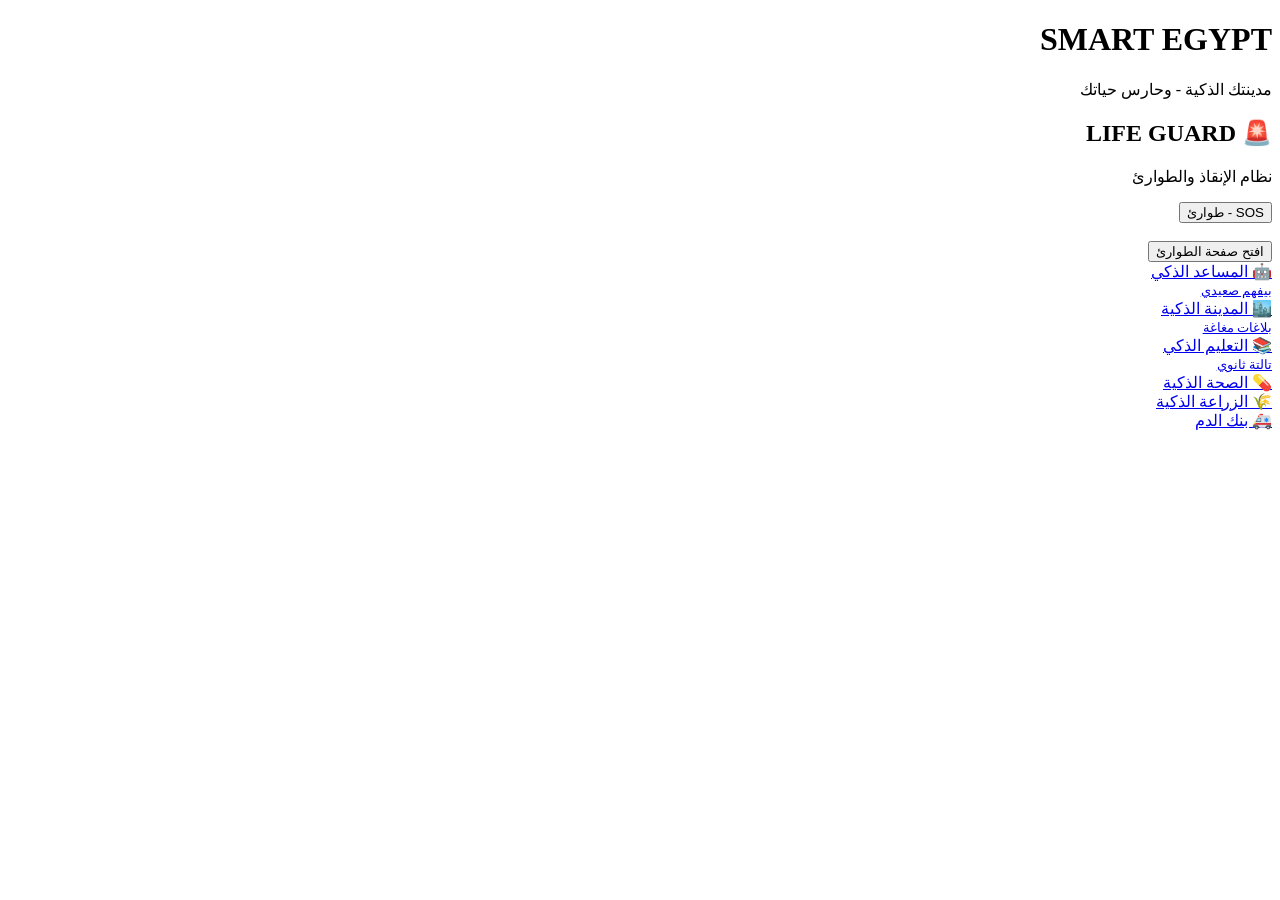
==== index.html @ 38b12ef7 "Create index.html" ====
<!DOCTYPE html>
<html lang="ar" dir="rtl">
<head>
<meta charset="UTF-8">
<meta name="viewport" content="width=device-width, initial-scale=1.0">
<title>SMART EGYPT - LIFE GUARD</title>
<link rel="manifest" href="manifest.json">
<meta name="theme-color" content="#00D4FF">
<link rel="stylesheet" href="style.css">
</head>
<body>
<button id="installBtn" style="display:none; background:#FACC15; color:black; padding:12px 25px; border:none; border-radius:15px; font-weight:bold; margin:10px;">⬇️ ثبّت التطبيق على موبايلك</button>

<div class="header">
<h1>SMART <span>EGYPT</span></h1>
<p>مدينتك الذكية - وحارس حياتك</p>
</div>

<div class="guard-card">
<h2>🚨 LIFE GUARD</h2>
<p>نظام الإنقاذ والطوارئ</p>
<button class="sos-btn" onclick="sendSOS()">SOS - طوارئ</button>
<br><br>
<a href="guard.html"><button>افتح صفحة الطوارئ</button></a>
</div>

<div class="grid">
<a href="ai.html"><div class="card">🤖 المساعد الذكي<br><small>بيفهم صعيدي</small></div></a>
<a href="city.html"><div class="card">🏙️ المدينة الذكية<br><small>بلاغات مغاغة</small></div></a>
<a href="edu.html"><div class="card">📚 التعليم الذكي<br><small>تالتة ثانوي</small></div></a>
<a href="health.html"><div class="card">💊 الصحة الذكية</div></a>
<a href="agri.html"><div class="card">🌾 الزراعة الذكية</div></a>
<a href="guard.html"><div class="card">🚑 بنك الدم</div></a>
</div>

<script src="app.js"></script>
<script>
if('serviceWorker' in navigator){
  navigator.serviceWorker.register('sw.js');
}
let deferredPrompt;
window.addEventListener('beforeinstallprompt', function(e){
  e.preventDefault();
  deferredPrompt = e;
  document.getElementById('installBtn').style.display = 'block';
});
document.getElementById('installBtn').addEventListener('click', function(){
  if(deferredPrompt){
    deferredPrompt.prompt();
    deferredPrompt.userChoice.then(function(choice){
      if(choice.outcome === 'accepted'){
        alert('تم التثبيت يا بوب! هتلاقي التطبيق على الشاشة');
      }
      deferredPrompt = null;
    });
  }
});
</script>
</body>
</html>
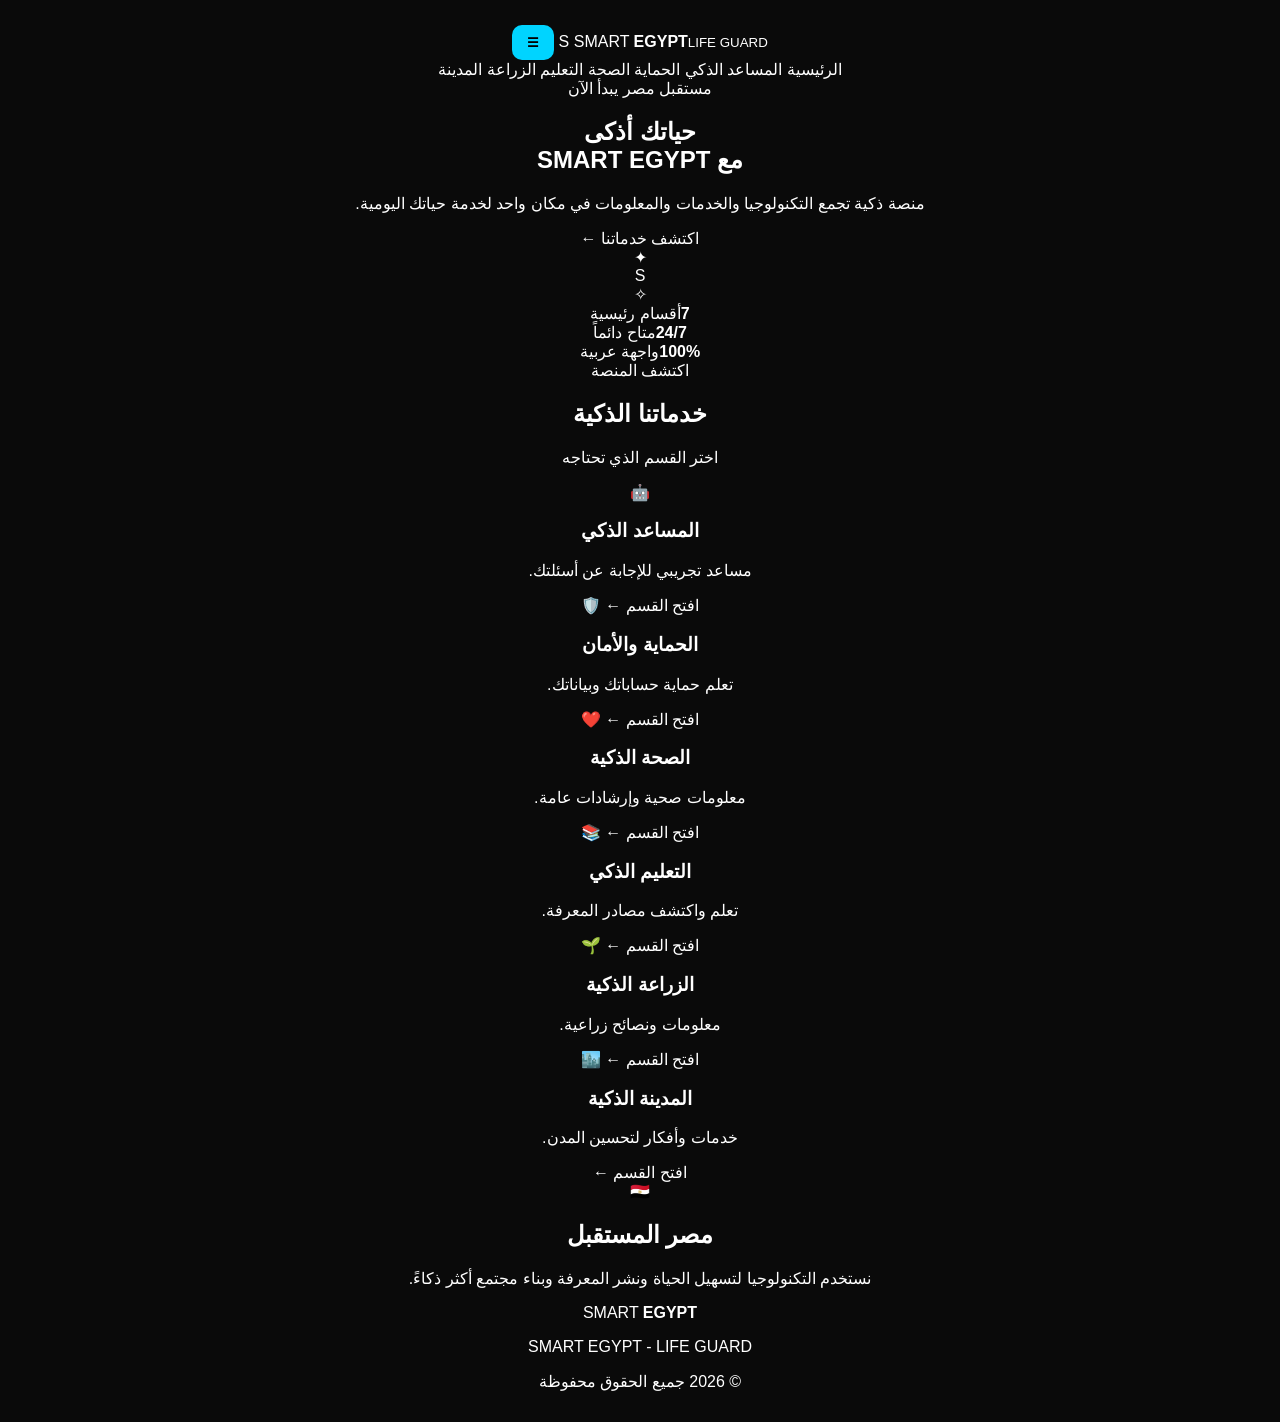
==== commit 19891186: "Update index.html" ====
--- a/index.html
+++ b/index.html
@@ -1,60 +1,120 @@
+
 <!DOCTYPE html>
 <html lang="ar" dir="rtl">
 <head>
-<meta charset="UTF-8">
-<meta name="viewport" content="width=device-width, initial-scale=1.0">
-<title>SMART EGYPT - LIFE GUARD</title>
-<link rel="manifest" href="manifest.json">
-<meta name="theme-color" content="#00D4FF">
-<link rel="stylesheet" href="style.css">
+  <meta charset="UTF-8">
+  <meta name="viewport" content="width=device-width, initial-scale=1.0">
+  <meta name="theme-color" content="#00d4ff">
+  <meta name="description" content="SMART EGYPT - LIFE GUARD: مدينتك الذكية وحارس حياتك">
+  <title>SMART EGYPT - LIFE GUARD</title>
+  <link rel="manifest" href="manifest.json">
+  <link rel="stylesheet" href="style.css">
 </head>
 <body>
-<button id="installBtn" style="display:none; background:#FACC15; color:black; padding:12px 25px; border:none; border-radius:15px; font-weight:bold; margin:10px;">⬇️ ثبّت التطبيق على موبايلك</button>
+<header class="topbar">
+  <a class="brand" href="index.html">
+    <span class="brand-icon">S</span>
+    <span>SMART <b>EGYPT</b><small>LIFE GUARD</small></span>
+  </a>
+  <button class="menu-btn" onclick="toggleMenu()">☰</button>
+</header>
 
-<div class="header">
-<h1>SMART <span>EGYPT</span></h1>
-<p>مدينتك الذكية - وحارس حياتك</p>
-</div>
+<nav class="nav-links" id="navLinks">
+  <a href="index.html">الرئيسية</a>
+  <a href="ai.html">المساعد الذكي</a>
+  <a href="guard.html">الحماية</a>
+  <a href="health.html">الصحة</a>
+  <a href="edu.html">التعليم</a>
+  <a href="agri.html">الزراعة</a>
+  <a href="city.html">المدينة</a>
+</nav>
 
-<div class="guard-card">
-<h2>🚨 LIFE GUARD</h2>
-<p>نظام الإنقاذ والطوارئ</p>
-<button class="sos-btn" onclick="sendSOS()">SOS - طوارئ</button>
-<br><br>
-<a href="guard.html"><button>افتح صفحة الطوارئ</button></a>
-</div>
+<main class="container">
+  <section class="hero">
+    <div class="hero-content">
+      <span class="tag">مستقبل مصر يبدأ الآن</span>
+      <h1>حياتك أذكى<br><span>مع SMART EGYPT</span></h1>
+      <p>منصة ذكية تجمع التكنولوجيا والخدمات والمعلومات في مكان واحد لخدمة حياتك اليومية.</p>
+      <a class="main-btn" href="#services">اكتشف خدماتنا ←</a>
+    </div>
+    <div class="hero-art">
+      <div class="orbit">✦</div>
+      <div class="big-logo">S</div>
+      <div class="orbit orbit-two">✧</div>
+    </div>
+  </section>
 
-<div class="grid">
-<a href="ai.html"><div class="card">🤖 المساعد الذكي<br><small>بيفهم صعيدي</small></div></a>
-<a href="city.html"><div class="card">🏙️ المدينة الذكية<br><small>بلاغات مغاغة</small></div></a>
-<a href="edu.html"><div class="card">📚 التعليم الذكي<br><small>تالتة ثانوي</small></div></a>
-<a href="health.html"><div class="card">💊 الصحة الذكية</div></a>
-<a href="agri.html"><div class="card">🌾 الزراعة الذكية</div></a>
-<a href="guard.html"><div class="card">🚑 بنك الدم</div></a>
-</div>
+  <section class="stats">
+    <div class="stat"><strong>7</strong><span>أقسام رئيسية</span></div>
+    <div class="stat"><strong>24/7</strong><span>متاح دائماً</span></div>
+    <div class="stat"><strong>100%</strong><span>واجهة عربية</span></div>
+  </section>
+
+  <section id="services">
+    <div class="section-heading">
+      <span class="tag">اكتشف المنصة</span>
+      <h2>خدماتنا الذكية</h2>
+      <p>اختر القسم الذي تحتاجه</p>
+    </div>
+
+    <div class="service-grid">
+      <a class="service-card" href="ai.html">
+        <span class="service-icon">🤖</span>
+        <h3>المساعد الذكي</h3>
+        <p>مساعد تجريبي للإجابة عن أسئلتك.</p>
+        <span class="card-link">افتح القسم ←</span>
+      </a>
+
+      <a class="service-card" href="guard.html">
+        <span class="service-icon">🛡️</span>
+        <h3>الحماية والأمان</h3>
+        <p>تعلم حماية حساباتك وبياناتك.</p>
+        <span class="card-link">افتح القسم ←</span>
+      </a>
+
+      <a class="service-card" href="health.html">
+        <span class="service-icon">❤️</span>
+        <h3>الصحة الذكية</h3>
+        <p>معلومات صحية وإرشادات عامة.</p>
+        <span class="card-link">افتح القسم ←</span>
+      </a>
+
+      <a class="service-card" href="edu.html">
+        <span class="service-icon">📚</span>
+        <h3>التعليم الذكي</h3>
+        <p>تعلم واكتشف مصادر المعرفة.</p>
+        <span class="card-link">افتح القسم ←</span>
+      </a>
+
+      <a class="service-card" href="agri.html">
+        <span class="service-icon">🌱</span>
+        <h3>الزراعة الذكية</h3>
+        <p>معلومات ونصائح زراعية.</p>
+        <span class="card-link">افتح القسم ←</span>
+      </a>
+
+      <a class="service-card" href="city.html">
+        <span class="service-icon">🏙️</span>
+        <h3>المدينة الذكية</h3>
+        <p>خدمات وأفكار لتحسين المدن.</p>
+        <span class="card-link">افتح القسم ←</span>
+      </a>
+    </div>
+  </section>
+
+  <section class="info-panel">
+    <span class="service-icon">🇪🇬</span>
+    <h2>مصر المستقبل</h2>
+    <p>نستخدم التكنولوجيا لتسهيل الحياة ونشر المعرفة وبناء مجتمع أكثر ذكاءً.</p>
+  </section>
+</main>
+
+<footer>
+  <div class="brand footer-brand">SMART <b>EGYPT</b></div>
+  <p>SMART EGYPT - LIFE GUARD</p>
+  <p>© 2026 جميع الحقوق محفوظة</p>
+</footer>
 
 <script src="app.js"></script>
-<script>
-if('serviceWorker' in navigator){
-  navigator.serviceWorker.register('sw.js');
-}
-let deferredPrompt;
-window.addEventListener('beforeinstallprompt', function(e){
-  e.preventDefault();
-  deferredPrompt = e;
-  document.getElementById('installBtn').style.display = 'block';
-});
-document.getElementById('installBtn').addEventListener('click', function(){
-  if(deferredPrompt){
-    deferredPrompt.prompt();
-    deferredPrompt.userChoice.then(function(choice){
-      if(choice.outcome === 'accepted'){
-        alert('تم التثبيت يا بوب! هتلاقي التطبيق على الشاشة');
-      }
-      deferredPrompt = null;
-    });
-  }
-});
-</script>
 </body>
-</html>+</html>
--- a/style.css
+++ b/style.css
@@ -0,0 +1,11 @@
+body{background:#0A0A0A;color:white;font-family:Cairo, sans-serif;text-align:center;margin:0;padding:15px}
+a{text-decoration:none;color:white}
+.header h1{font-size:32px;margin-bottom:5px}
+.header span{color:#00D4FF}
+.guard-card{background:#1A0000;border:2px solid #FF0000;padding:20px;border-radius:20px;margin:15px 0}
+.sos-btn{background:#FF0000;color:white;border:none;padding:15px 40px;font-size:22px;border-radius:50px;font-weight:bold;cursor:pointer}
+.grid{display:grid;grid-template-columns:1fr 1fr;gap:12px;margin-top:15px}
+.card{background:#151515;padding:20px;border-radius:15px;border:1px solid #222}
+.box{background:#151515;padding:15px;border-radius:15px;margin-top:15px;text-align:right}
+input,select{width:90%;padding:10px;border-radius:10px;border:none;margin:5px;font-family:inherit}
+button{padding:10px 15px;background:#00D4FF;border:none;border-radius:10px;margin-top:10px;font-weight:bold;cursor:pointer}
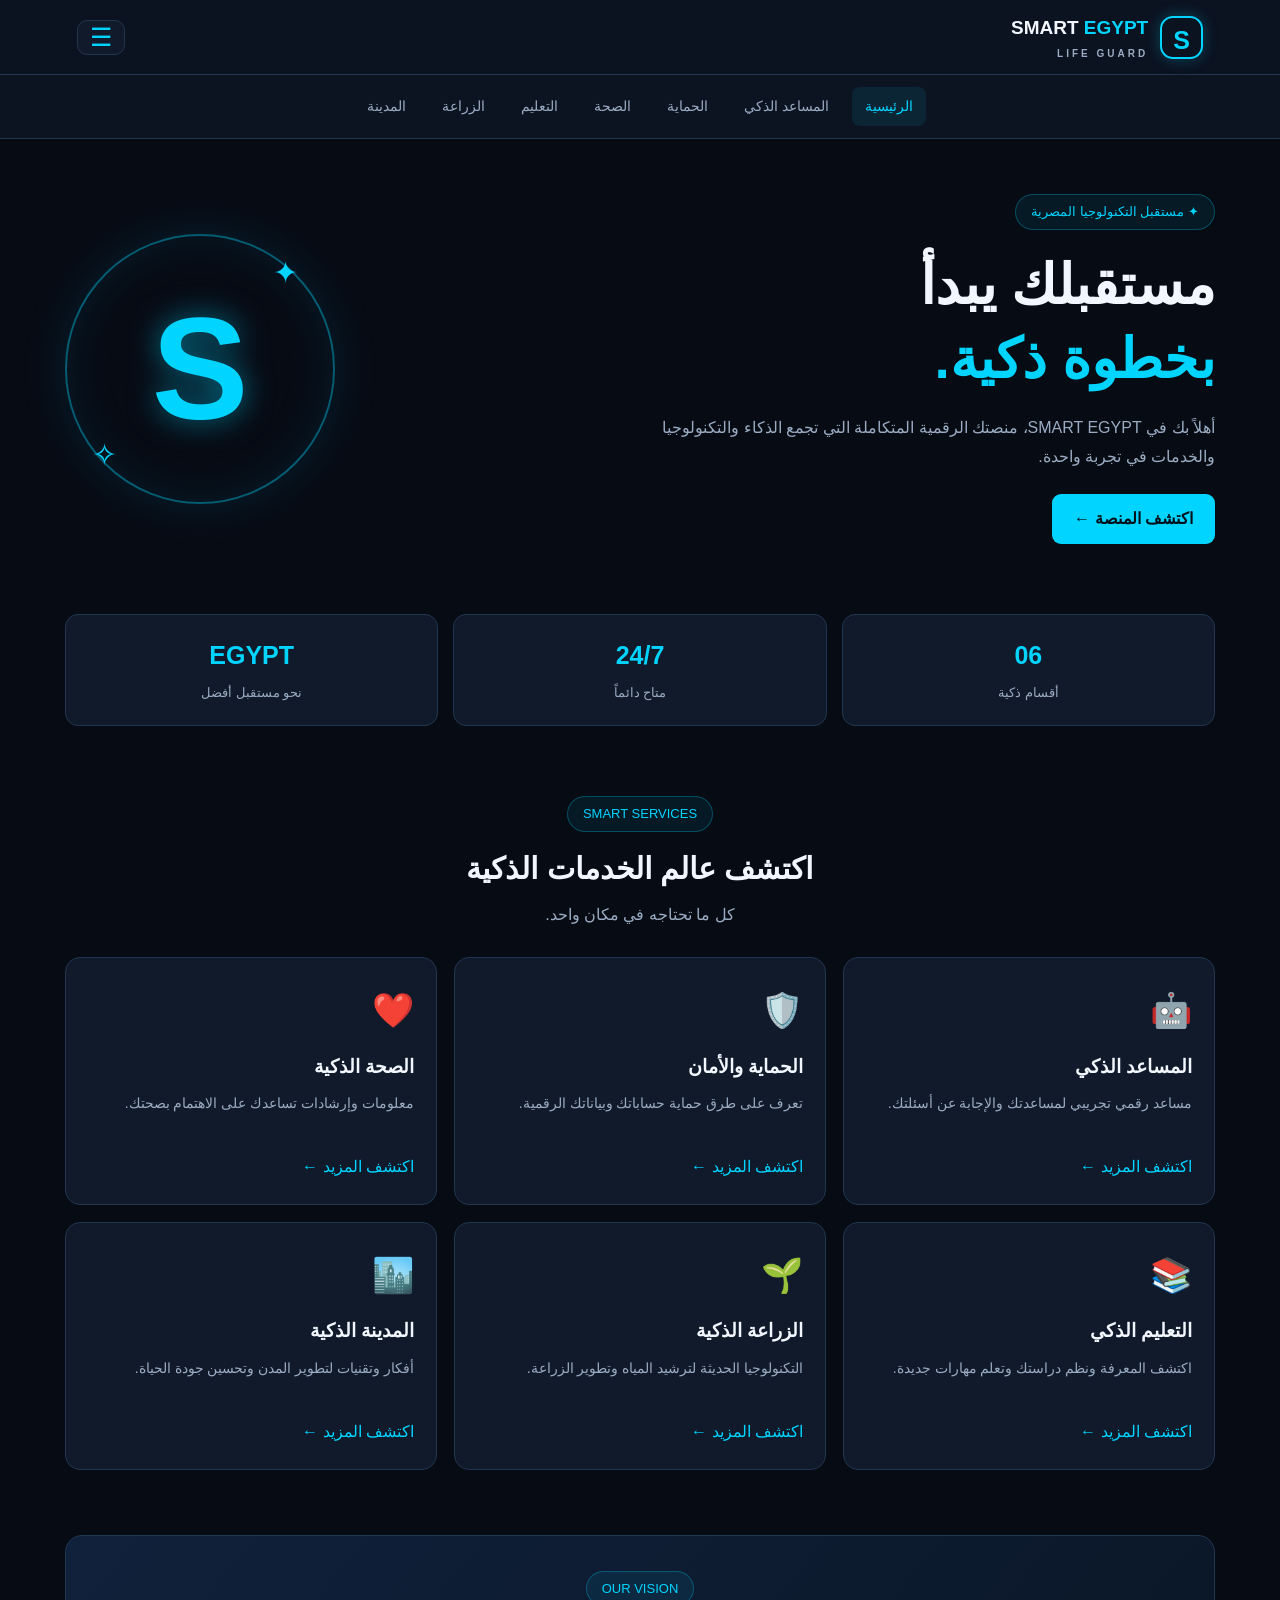
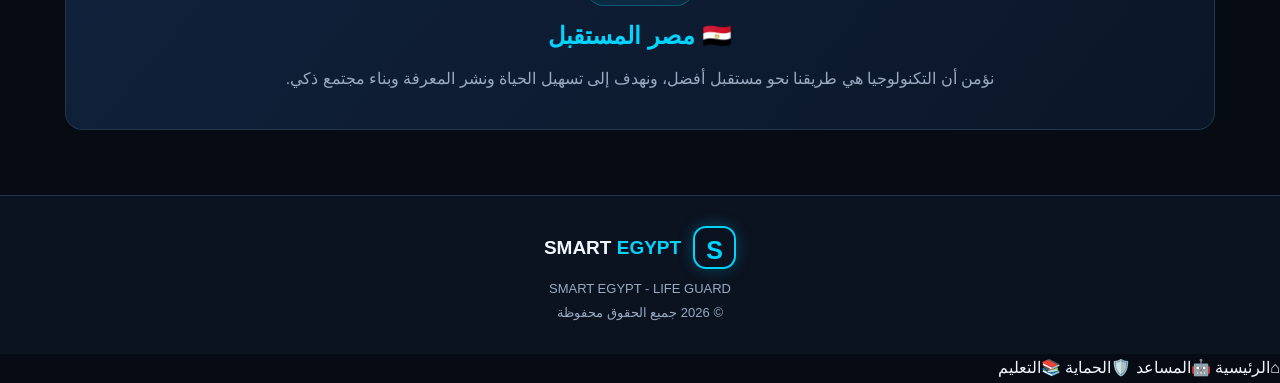
==== commit f691780a: "Update index.html" ====
--- a/index.html
+++ b/index.html
@@ -2,17 +2,18 @@
 <!DOCTYPE html>
 <html lang="ar" dir="rtl">
 <head>
-  <meta charset="UTF-8">
-  <meta name="viewport" content="width=device-width, initial-scale=1.0">
-  <meta name="theme-color" content="#00d4ff">
-  <meta name="description" content="SMART EGYPT - LIFE GUARD: مدينتك الذكية وحارس حياتك">
-  <title>SMART EGYPT - LIFE GUARD</title>
-  <link rel="manifest" href="manifest.json">
-  <link rel="stylesheet" href="style.css">
+<meta charset="UTF-8">
+<meta name="viewport" content="width=device-width, initial-scale=1.0">
+<meta name="theme-color" content="#050914">
+<meta name="description" content="SMART EGYPT - منصة الحياة الذكية">
+<title>SMART EGYPT | LIFE GUARD</title>
+<link rel="stylesheet" href="style.css">
+<link rel="manifest" href="manifest.json">
 </head>
 <body>
+
 <header class="topbar">
-  <a class="brand" href="index.html">
+  <a href="index.html" class="brand">
     <span class="brand-icon">S</span>
     <span>SMART <b>EGYPT</b><small>LIFE GUARD</small></span>
   </a>
@@ -30,91 +31,124 @@
 </nav>
 
 <main class="container">
-  <section class="hero">
-    <div class="hero-content">
-      <span class="tag">مستقبل مصر يبدأ الآن</span>
-      <h1>حياتك أذكى<br><span>مع SMART EGYPT</span></h1>
-      <p>منصة ذكية تجمع التكنولوجيا والخدمات والمعلومات في مكان واحد لخدمة حياتك اليومية.</p>
-      <a class="main-btn" href="#services">اكتشف خدماتنا ←</a>
-    </div>
-    <div class="hero-art">
-      <div class="orbit">✦</div>
-      <div class="big-logo">S</div>
-      <div class="orbit orbit-two">✧</div>
-    </div>
-  </section>
 
-  <section class="stats">
-    <div class="stat"><strong>7</strong><span>أقسام رئيسية</span></div>
-    <div class="stat"><strong>24/7</strong><span>متاح دائماً</span></div>
-    <div class="stat"><strong>100%</strong><span>واجهة عربية</span></div>
-  </section>
+<section class="hero">
+  <div class="hero-content">
+    <span class="tag">✦ مستقبل التكنولوجيا المصرية</span>
+    <h1>
+      مستقبلك يبدأ<br>
+      <span>بخطوة ذكية.</span>
+    </h1>
+    <p>
+      أهلاً بك في SMART EGYPT، منصتك الرقمية المتكاملة
+      التي تجمع الذكاء والتكنولوجيا والخدمات في تجربة واحدة.
+    </p>
+    <a href="#services" class="main-btn">اكتشف المنصة <span>←</span></a>
+  </div>
 
-  <section id="services">
-    <div class="section-heading">
-      <span class="tag">اكتشف المنصة</span>
-      <h2>خدماتنا الذكية</h2>
-      <p>اختر القسم الذي تحتاجه</p>
-    </div>
+  <div class="hero-art">
+    <span class="orbit">✦</span>
+    <div class="big-logo">S</div>
+    <span class="orbit orbit-two">✧</span>
+  </div>
+</section>
 
-    <div class="service-grid">
-      <a class="service-card" href="ai.html">
-        <span class="service-icon">🤖</span>
-        <h3>المساعد الذكي</h3>
-        <p>مساعد تجريبي للإجابة عن أسئلتك.</p>
-        <span class="card-link">افتح القسم ←</span>
-      </a>
+<section class="stats">
+  <div class="stat">
+    <strong>06</strong>
+    <span>أقسام ذكية</span>
+  </div>
+  <div class="stat">
+    <strong>24/7</strong>
+    <span>متاح دائماً</span>
+  </div>
+  <div class="stat">
+    <strong>EGYPT</strong>
+    <span>نحو مستقبل أفضل</span>
+  </div>
+</section>
 
-      <a class="service-card" href="guard.html">
-        <span class="service-icon">🛡️</span>
-        <h3>الحماية والأمان</h3>
-        <p>تعلم حماية حساباتك وبياناتك.</p>
-        <span class="card-link">افتح القسم ←</span>
-      </a>
+<section id="services">
+  <div class="section-heading">
+    <span class="tag">SMART SERVICES</span>
+    <h2>اكتشف عالم الخدمات الذكية</h2>
+    <p>كل ما تحتاجه في مكان واحد.</p>
+  </div>
 
-      <a class="service-card" href="health.html">
-        <span class="service-icon">❤️</span>
-        <h3>الصحة الذكية</h3>
-        <p>معلومات صحية وإرشادات عامة.</p>
-        <span class="card-link">افتح القسم ←</span>
-      </a>
+  <div class="service-grid">
 
-      <a class="service-card" href="edu.html">
-        <span class="service-icon">📚</span>
-        <h3>التعليم الذكي</h3>
-        <p>تعلم واكتشف مصادر المعرفة.</p>
-        <span class="card-link">افتح القسم ←</span>
-      </a>
+    <a href="ai.html" class="service-card">
+      <div class="service-icon">🤖</div>
+      <h3>المساعد الذكي</h3>
+      <p>مساعد رقمي تجريبي لمساعدتك والإجابة عن أسئلتك.</p>
+      <span class="card-link">اكتشف المزيد ←</span>
+    </a>
 
-      <a class="service-card" href="agri.html">
-        <span class="service-icon">🌱</span>
-        <h3>الزراعة الذكية</h3>
-        <p>معلومات ونصائح زراعية.</p>
-        <span class="card-link">افتح القسم ←</span>
-      </a>
+    <a href="guard.html" class="service-card">
+      <div class="service-icon">🛡️</div>
+      <h3>الحماية والأمان</h3>
+      <p>تعرف على طرق حماية حساباتك وبياناتك الرقمية.</p>
+      <span class="card-link">اكتشف المزيد ←</span>
+    </a>
 
-      <a class="service-card" href="city.html">
-        <span class="service-icon">🏙️</span>
-        <h3>المدينة الذكية</h3>
-        <p>خدمات وأفكار لتحسين المدن.</p>
-        <span class="card-link">افتح القسم ←</span>
-      </a>
-    </div>
-  </section>
+    <a href="health.html" class="service-card">
+      <div class="service-icon">❤️</div>
+      <h3>الصحة الذكية</h3>
+      <p>معلومات وإرشادات تساعدك على الاهتمام بصحتك.</p>
+      <span class="card-link">اكتشف المزيد ←</span>
+    </a>
 
-  <section class="info-panel">
-    <span class="service-icon">🇪🇬</span>
-    <h2>مصر المستقبل</h2>
-    <p>نستخدم التكنولوجيا لتسهيل الحياة ونشر المعرفة وبناء مجتمع أكثر ذكاءً.</p>
-  </section>
+    <a href="edu.html" class="service-card">
+      <div class="service-icon">📚</div>
+      <h3>التعليم الذكي</h3>
+      <p>اكتشف المعرفة ونظم دراستك وتعلم مهارات جديدة.</p>
+      <span class="card-link">اكتشف المزيد ←</span>
+    </a>
+
+    <a href="agri.html" class="service-card">
+      <div class="service-icon">🌱</div>
+      <h3>الزراعة الذكية</h3>
+      <p>التكنولوجيا الحديثة لترشيد المياه وتطوير الزراعة.</p>
+      <span class="card-link">اكتشف المزيد ←</span>
+    </a>
+
+    <a href="city.html" class="service-card">
+      <div class="service-icon">🏙️</div>
+      <h3>المدينة الذكية</h3>
+      <p>أفكار وتقنيات لتطوير المدن وتحسين جودة الحياة.</p>
+      <span class="card-link">اكتشف المزيد ←</span>
+    </a>
+
+  </div>
+</section>
+
+<section class="info-panel">
+  <span class="tag">OUR VISION</span>
+  <h2>🇪🇬 مصر المستقبل</h2>
+  <p>
+    نؤمن أن التكنولوجيا هي طريقنا نحو مستقبل أفضل،
+    ونهدف إلى تسهيل الحياة ونشر المعرفة وبناء مجتمع ذكي.
+  </p>
+</section>
+
 </main>
 
 <footer>
-  <div class="brand footer-brand">SMART <b>EGYPT</b></div>
+  <div class="brand footer-brand">
+    <span class="brand-icon">S</span>
+    <span>SMART <b>EGYPT</b></span>
+  </div>
   <p>SMART EGYPT - LIFE GUARD</p>
   <p>© 2026 جميع الحقوق محفوظة</p>
 </footer>
 
+<nav class="bottom-nav">
+  <a href="index.html" class="active"><span>⌂</span>الرئيسية</a>
+  <a href="ai.html"><span>🤖</span>المساعد</a>
+  <a href="guard.html"><span>🛡️</span>الحماية</a>
+  <a href="edu.html"><span>📚</span>التعليم</a>
+</nav>
+
 <script src="app.js"></script>
 </body>
 </html>
--- a/style.css
+++ b/style.css
@@ -1,11 +1,284 @@
-body{background:#0A0A0A;color:white;font-family:Cairo, sans-serif;text-align:center;margin:0;padding:15px}
-a{text-decoration:none;color:white}
-.header h1{font-size:32px;margin-bottom:5px}
-.header span{color:#00D4FF}
-.guard-card{background:#1A0000;border:2px solid #FF0000;padding:20px;border-radius:20px;margin:15px 0}
-.sos-btn{background:#FF0000;color:white;border:none;padding:15px 40px;font-size:22px;border-radius:50px;font-weight:bold;cursor:pointer}
-.grid{display:grid;grid-template-columns:1fr 1fr;gap:12px;margin-top:15px}
-.card{background:#151515;padding:20px;border-radius:15px;border:1px solid #222}
-.box{background:#151515;padding:15px;border-radius:15px;margin-top:15px;text-align:right}
-input,select{width:90%;padding:10px;border-radius:10px;border:none;margin:5px;font-family:inherit}
-button{padding:10px 15px;background:#00D4FF;border:none;border-radius:10px;margin-top:10px;font-weight:bold;cursor:pointer}+
+* {
+  margin: 0;
+  padding: 0;
+  box-sizing: border-box;
+}
+:root {
+  --bg: #070b14;
+  --panel: #101a2b;
+  --panel2: #142238;
+  --blue: #00d4ff;
+  --text: #f2f7ff;
+  --muted: #9aabc2;
+  --border: #23364f;
+}
+html { scroll-behavior: smooth; }
+body {
+  background: var(--bg);
+  color: var(--text);
+  font-family: Arial, sans-serif;
+  line-height: 1.8;
+}
+a { color: inherit; text-decoration: none; }
+button { font-family: inherit; cursor: pointer; }
+.topbar {
+  height: 75px;
+  padding: 0 6%;
+  display: flex;
+  align-items: center;
+  justify-content: space-between;
+  background: #0b1220;
+  border-bottom: 1px solid var(--border);
+}
+.brand {
+  display: flex;
+  align-items: center;
+  gap: 12px;
+  font-size: 19px;
+  font-weight: bold;
+}
+.brand b { color: var(--blue); }
+.brand small {
+  display: block;
+  color: var(--muted);
+  font-size: 10px;
+  letter-spacing: 3px;
+}
+.brand-icon {
+  width: 43px;
+  height: 43px;
+  display: grid;
+  place-items: center;
+  border: 2px solid var(--blue);
+  border-radius: 13px;
+  color: var(--blue);
+  font-size: 25px;
+  box-shadow: 0 0 15px #00d4ff44;
+}
+.menu-btn {
+  background: var(--panel);
+  border: 1px solid var(--border);
+  color: var(--blue);
+  font-size: 25px;
+  border-radius: 10px;
+  padding: 2px 12px;
+}
+.nav-links {
+  background: #0c1422;
+  display: flex;
+  justify-content: center;
+  flex-wrap: wrap;
+  gap: 10px;
+  padding: 12px;
+  border-bottom: 1px solid var(--border);
+}
+.nav-links a {
+  padding: 7px 13px;
+  color: var(--muted);
+  border-radius: 8px;
+  font-size: 14px;
+}
+.nav-links a:hover, .nav-links a.active {
+  background: #00d4ff16;
+  color: var(--blue);
+}
+.container {
+  width: 90%;
+  max-width: 1150px;
+  margin: auto;
+}
+.hero {
+  min-height: 430px;
+  display: flex;
+  align-items: center;
+  justify-content: space-between;
+  gap: 25px;
+  padding: 55px 0;
+}
+.hero-content { max-width: 600px; }
+.tag {
+  display: inline-block;
+  color: var(--blue);
+  background: #00d4ff13;
+  border: 1px solid #00d4ff44;
+  border-radius: 30px;
+  padding: 5px 15px;
+  font-size: 13px;
+}
+.hero h1 {
+  font-size: clamp(32px, 6vw, 55px);
+  line-height: 1.35;
+  margin: 18px 0;
+}
+.hero h1 span { color: var(--blue); }
+.hero p, .section-heading p {
+  color: var(--muted);
+  margin-bottom: 22px;
+}
+.main-btn {
+  display: inline-block;
+  padding: 11px 22px;
+  background: var(--blue);
+  color: #00101a;
+  border-radius: 9px;
+  font-weight: bold;
+}
+.hero-art {
+  width: 270px;
+  height: 270px;
+  flex-shrink: 0;
+  border: 2px solid #00d4ff66;
+  border-radius: 50%;
+  display: grid;
+  place-items: center;
+  position: relative;
+  box-shadow: 0 0 50px #00d4ff1c, inset 0 0 50px #00d4ff16;
+}
+.big-logo {
+  font-size: 145px;
+  font-weight: bold;
+  color: var(--blue);
+  text-shadow: 0 0 30px #00d4ff88;
+}
+.orbit {
+  position: absolute;
+  top: 10px;
+  right: 35px;
+  color: var(--blue);
+  font-size: 30px;
+}
+.orbit-two { top: auto; bottom: 20px; right: auto; left: 25px; }
+.stats {
+  display: grid;
+  grid-template-columns: repeat(3,1fr);
+  gap: 15px;
+  margin: 15px 0 70px;
+}
+.stat {
+  background: var(--panel);
+  border: 1px solid var(--border);
+  border-radius: 13px;
+  padding: 18px;
+  text-align: center;
+}
+.stat strong {
+  display: block;
+  font-size: 25px;
+  color: var(--blue);
+}
+.stat span { color: var(--muted); font-size: 13px; }
+.section-heading { text-align: center; margin-bottom: 28px; }
+.section-heading h2 { font-size: 30px; margin: 10px 0 5px; }
+.service-grid {
+  display: grid;
+  grid-template-columns: repeat(3,1fr);
+  gap: 17px;
+}
+.service-card {
+  display: block;
+  background: var(--panel);
+  border: 1px solid var(--border);
+  border-radius: 15px;
+  padding: 22px;
+  transition: .2s;
+}
+.service-card:hover {
+  transform: translateY(-5px);
+  border-color: var(--blue);
+  box-shadow: 0 8px 25px #00d4ff13;
+}
+.service-icon { font-size: 34px; }
+.service-card h3 { margin: 8px 0; }
+.service-card p { color: var(--muted); font-size: 14px; min-height: 50px; }
+.card-link { color: var(--blue); display: block; margin-top: 12px; }
+.info-panel {
+  margin: 65px 0;
+  padding: 35px;
+  text-align: center;
+  background: linear-gradient(130deg,#10213b,#0b1728);
+  border: 1px solid var(--border);
+  border-radius: 17px;
+}
+.info-panel h2 { color: var(--blue); margin: 8px; }
+.info-panel p { color: var(--muted); }
+footer {
+  padding: 30px 10px;
+  text-align: center;
+  background: #0b1220;
+  border-top: 1px solid var(--border);
+  color: var(--muted);
+  font-size: 13px;
+}
+.footer-brand { justify-content: center; color: var(--text); margin-bottom: 8px; }
+.page-header { padding: 40px 0 25px; }
+.page-header h1 { font-size: 32px; color: var(--blue); margin: 12px 0; }
+.page-header p { color: var(--muted); }
+.content-panel {
+  background: var(--panel);
+  border: 1px solid var(--border);
+  border-radius: 15px;
+  padding: 23px;
+  margin-bottom: 20px;
+}
+.content-panel h2 { color: var(--blue); margin-bottom: 10px; }
+.content-panel p, .content-panel li { color: var(--muted); }
+.content-panel ul { padding-right: 22px; }
+.action-btn {
+  border: 0;
+  border-radius: 9px;
+  padding: 11px 18px;
+  background: var(--blue);
+  color: #00101a;
+  font-weight: bold;
+  margin-top: 12px;
+}
+.field {
+  width: 100%;
+  padding: 13px;
+  background: #080f1c;
+  border: 1px solid var(--border);
+  color: white;
+  border-radius: 9px;
+  margin: 8px 0;
+  font-size: 15px;
+}
+.result {
+  background: #071321;
+  border: 1px solid var(--border);
+  border-radius: 10px;
+  padding: 15px;
+  margin-top: 12px;
+  color: var(--text);
+  white-space: pre-wrap;
+  overflow-wrap: anywhere;
+}
+.chat-box {
+  min-height: 180px;
+  max-height: 350px;
+  overflow-y: auto;
+  background: #080f1c;
+  border: 1px solid var(--border);
+  padding: 15px;
+  border-radius: 10px;
+  margin-bottom: 12px;
+}
+.chat-msg { padding: 10px; margin: 8px 0; border-radius: 9px; }
+.bot { background: #10243b; }
+.user { background: #073344; }
+@media(max-width:750px) {
+  .hero { flex-direction: column-reverse; text-align: center; }
+  .hero-art { width: 190px; height: 190px; }
+  .big-logo { font-size: 100px; }
+  .service-grid { grid-template-columns: repeat(2,1fr); }
+  .stats { gap: 7px; }
+  .stat { padding: 12px 5px; }
+  .stat strong { font-size: 20px; }
+}
+@media(max-width:430px) {
+  .service-grid { grid-template-columns: 1fr; }
+  .nav-links { display: none; flex-direction: column; }
+  .nav-links.show { display: flex; }
+  .hero { padding: 35px 0; }
+  .info-panel { padding: 22px; }
+}
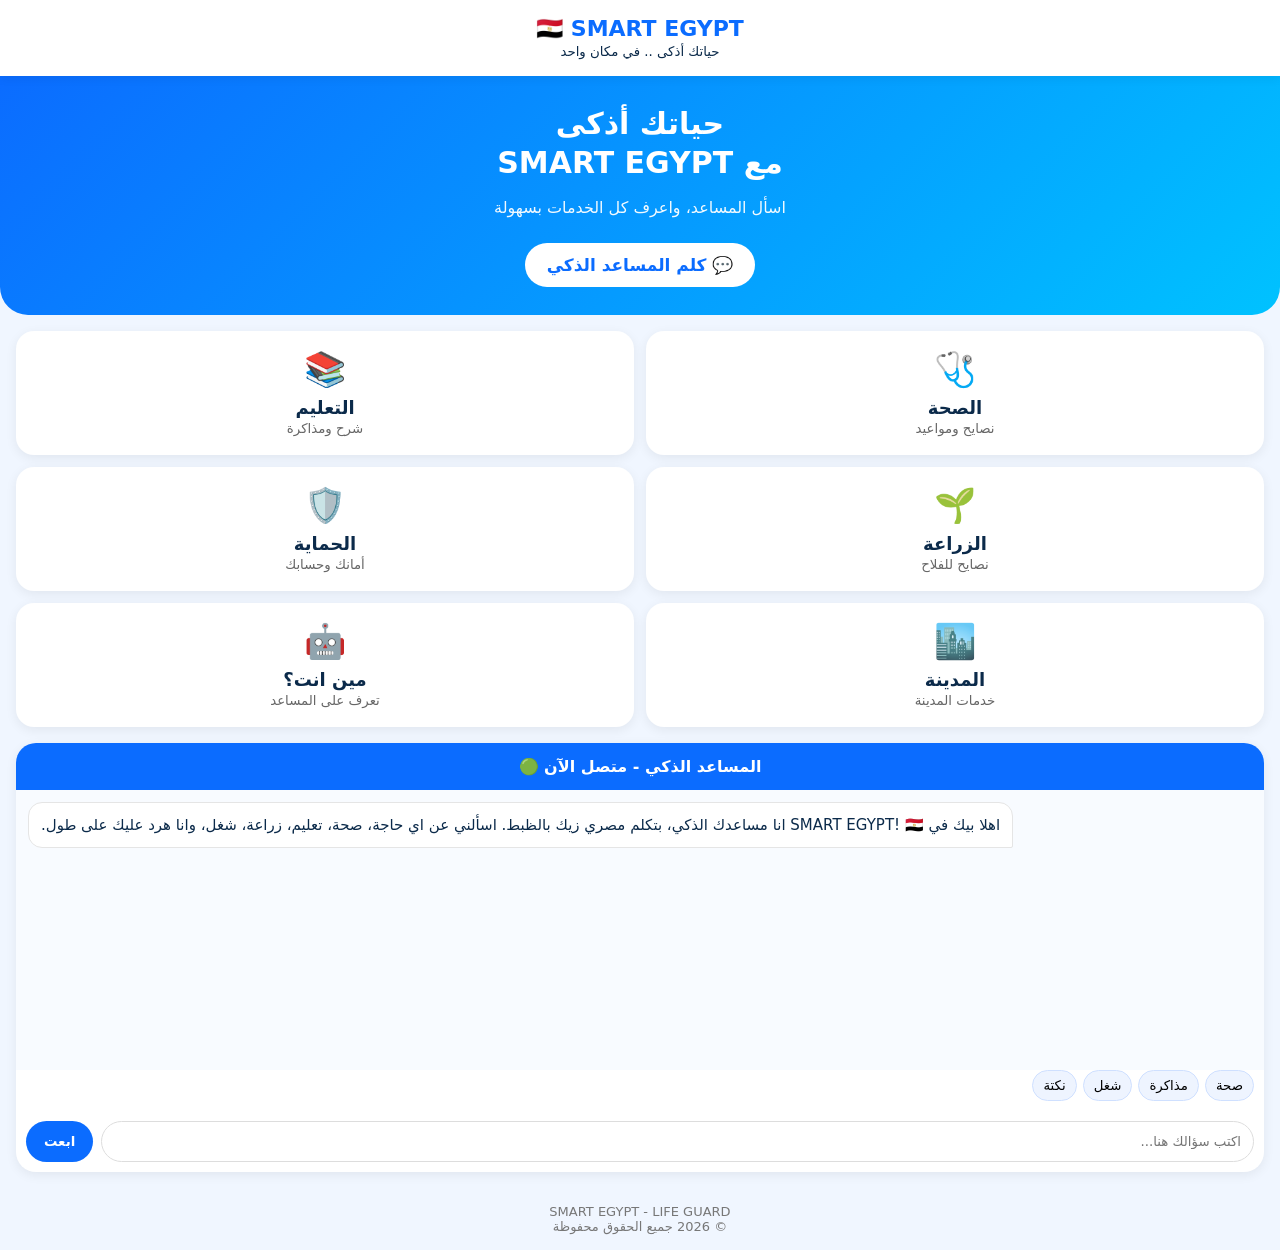
==== commit 1196a6c6: "Update index.html" ====
--- a/index.html
+++ b/index.html
@@ -1,154 +1,95 @@
-
 <!DOCTYPE html>
 <html lang="ar" dir="rtl">
 <head>
 <meta charset="UTF-8">
-<meta name="viewport" content="width=device-width, initial-scale=1.0">
-<meta name="theme-color" content="#050914">
-<meta name="description" content="SMART EGYPT - منصة الحياة الذكية">
-<title>SMART EGYPT | LIFE GUARD</title>
-<link rel="stylesheet" href="style.css">
-<link rel="manifest" href="manifest.json">
+<meta name="viewport" content="width=device-width, initial-scale=1">
+<title>SMART EGYPT | حياتك أذكى</title>
+<style>
+*{box-sizing:border-box;font-family:system-ui}
+body{margin:0;background:#f0f6ff;color:#0b2a4a}
+header{background:#fff;padding:16px;text-align:center;box-shadow:0 2px 10px #0001;position:sticky;top:0}
+header b{font-size:22px;color:#0b6cff}
+.hero{background:linear-gradient(135deg,#0b6cff,#00c2ff);color:#fff;padding:28px 18px;text-align:center;border-radius:0 0 28px 28px}
+.hero h1{margin:0;font-size:30px;line-height:1.3}
+.hero p{opacity:.95}
+.btn{background:#fff;color:#0b6cff;border:0;padding:12px 22px;border-radius:30px;font-weight:800;font-size:17px;margin-top:10px}
+.grid{display:grid;grid-template-columns:1fr 1fr;gap:12px;padding:16px}
+.card{background:#fff;padding:18px 10px;border-radius:18px;text-align:center;box-shadow:0 3px 12px #0001}
+.card span{font-size:34px}
+.card b{display:block;margin-top:8px;font-size:18px}
+.card small{color:#666}
+.chatbox{background:#fff;margin:0 16px 16px;border-radius:20px;overflow:hidden;box-shadow:0 3px 12px #0001}
+.chat-head{background:#0b6cff;color:#fff;padding:14px;text-align:center;font-weight:800}
+#chat{height:280px;overflow:auto;padding:12px;display:flex;flex-direction:column;gap:8px;background:#f8fbff}
+.msg{max-width:85%;padding:10px 12px;border-radius:14px;line-height:1.6;font-size:15px}
+.me{background:#0b6cff;color:#fff;align-self:flex-start;border-bottom-left-radius:2px}
+.ai{background:#fff;border:1px solid #e5e5e5;align-self:flex-end;border-bottom-right-radius:2px}
+.row{display:flex;gap:8px;padding:10px}
+input{flex:1;padding:12px;border-radius:30px;border:1px solid #ddd;outline:none}
+.send{background:#0b6cff;color:#fff;border:0;padding:0 18px;border-radius:30px;font-weight:800}
+.quick{display:flex;gap:6px;flex-wrap:wrap;padding:0 10px 10px}
+.quick button{background:#eef4ff;border:1px solid #cfe0ff;padding:7px 10px;border-radius:20px}
+footer{text-align:center;padding:16px;color:#777;font-size:13px}
+</style>
 </head>
 <body>
+<header><b>🇪🇬 SMART EGYPT</b><br><small>حياتك أذكى .. في مكان واحد</small></header>
+<div class="hero">
+<h1>حياتك أذكى<br>مع SMART EGYPT</h1>
+<p>اسأل المساعد، واعرف كل الخدمات بسهولة</p>
+<button class="btn" onclick="document.getElementById('chatSec').scrollIntoView({behavior:'smooth'})">💬 كلم المساعد الذكي</button>
+</div>
 
-<header class="topbar">
-  <a href="index.html" class="brand">
-    <span class="brand-icon">S</span>
-    <span>SMART <b>EGYPT</b><small>LIFE GUARD</small></span>
-  </a>
-  <button class="menu-btn" onclick="toggleMenu()">☰</button>
-</header>
+<div class="grid">
+<div class="card" onclick="ask('عايز اعرف عن الصحة')"><span>🩺</span><b>الصحة</b><small>نصايح ومواعيد</small></div>
+<div class="card" onclick="ask('عايز اعرف عن التعليم')"><span>📚</span><b>التعليم</b><small>شرح ومذاكرة</small></div>
+<div class="card" onclick="ask('عايز اعرف عن الزراعة')"><span>🌱</span><b>الزراعة</b><small>نصايح للفلاح</small></div>
+<div class="card" onclick="ask('ازاي احمي نفسي من النصب؟')"><span>🛡️</span><b>الحماية</b><small>أمانك وحسابك</small></div>
+<div class="card" onclick="ask('عايز اعرف عن المدينة الذكية')"><span>🏙️</span><b>المدينة</b><small>خدمات المدينة</small></div>
+<div class="card" onclick="ask('انت مين؟')"><span>🤖</span><b>مين انت؟</b><small>تعرف على المساعد</small></div>
+</div>
 
-<nav class="nav-links" id="navLinks">
-  <a href="index.html">الرئيسية</a>
-  <a href="ai.html">المساعد الذكي</a>
-  <a href="guard.html">الحماية</a>
-  <a href="health.html">الصحة</a>
-  <a href="edu.html">التعليم</a>
-  <a href="agri.html">الزراعة</a>
-  <a href="city.html">المدينة</a>
-</nav>
+<div class="chatbox" id="chatSec">
+<div class="chat-head">المساعد الذكي - متصل الآن 🟢</div>
+<div id="chat"></div>
+<div class="quick">
+<button onclick="ask('عايز نصيحة للصحة')">صحة</button>
+<button onclick="ask('ساعدني في المذاكرة')">مذاكرة</button>
+<button onclick="ask('ازاي اكسب فلوس؟')">شغل</button>
+<button onclick="ask('قولي نكتة')">نكتة</button>
+</div>
+<div class="row">
+<input id="q" placeholder="اكتب سؤالك هنا...">
+<button class="send" onclick="send()">ابعت</button>
+</div>
+</div>
+<footer>SMART EGYPT - LIFE GUARD<br>© 2026 جميع الحقوق محفوظة</footer>
 
-<main class="container">
-
-<section class="hero">
-  <div class="hero-content">
-    <span class="tag">✦ مستقبل التكنولوجيا المصرية</span>
-    <h1>
-      مستقبلك يبدأ<br>
-      <span>بخطوة ذكية.</span>
-    </h1>
-    <p>
-      أهلاً بك في SMART EGYPT، منصتك الرقمية المتكاملة
-      التي تجمع الذكاء والتكنولوجيا والخدمات في تجربة واحدة.
-    </p>
-    <a href="#services" class="main-btn">اكتشف المنصة <span>←</span></a>
-  </div>
-
-  <div class="hero-art">
-    <span class="orbit">✦</span>
-    <div class="big-logo">S</div>
-    <span class="orbit orbit-two">✧</span>
-  </div>
-</section>
-
-<section class="stats">
-  <div class="stat">
-    <strong>06</strong>
-    <span>أقسام ذكية</span>
-  </div>
-  <div class="stat">
-    <strong>24/7</strong>
-    <span>متاح دائماً</span>
-  </div>
-  <div class="stat">
-    <strong>EGYPT</strong>
-    <span>نحو مستقبل أفضل</span>
-  </div>
-</section>
-
-<section id="services">
-  <div class="section-heading">
-    <span class="tag">SMART SERVICES</span>
-    <h2>اكتشف عالم الخدمات الذكية</h2>
-    <p>كل ما تحتاجه في مكان واحد.</p>
-  </div>
-
-  <div class="service-grid">
-
-    <a href="ai.html" class="service-card">
-      <div class="service-icon">🤖</div>
-      <h3>المساعد الذكي</h3>
-      <p>مساعد رقمي تجريبي لمساعدتك والإجابة عن أسئلتك.</p>
-      <span class="card-link">اكتشف المزيد ←</span>
-    </a>
-
-    <a href="guard.html" class="service-card">
-      <div class="service-icon">🛡️</div>
-      <h3>الحماية والأمان</h3>
-      <p>تعرف على طرق حماية حساباتك وبياناتك الرقمية.</p>
-      <span class="card-link">اكتشف المزيد ←</span>
-    </a>
-
-    <a href="health.html" class="service-card">
-      <div class="service-icon">❤️</div>
-      <h3>الصحة الذكية</h3>
-      <p>معلومات وإرشادات تساعدك على الاهتمام بصحتك.</p>
-      <span class="card-link">اكتشف المزيد ←</span>
-    </a>
-
-    <a href="edu.html" class="service-card">
-      <div class="service-icon">📚</div>
-      <h3>التعليم الذكي</h3>
-      <p>اكتشف المعرفة ونظم دراستك وتعلم مهارات جديدة.</p>
-      <span class="card-link">اكتشف المزيد ←</span>
-    </a>
-
-    <a href="agri.html" class="service-card">
-      <div class="service-icon">🌱</div>
-      <h3>الزراعة الذكية</h3>
-      <p>التكنولوجيا الحديثة لترشيد المياه وتطوير الزراعة.</p>
-      <span class="card-link">اكتشف المزيد ←</span>
-    </a>
-
-    <a href="city.html" class="service-card">
-      <div class="service-icon">🏙️</div>
-      <h3>المدينة الذكية</h3>
-      <p>أفكار وتقنيات لتطوير المدن وتحسين جودة الحياة.</p>
-      <span class="card-link">اكتشف المزيد ←</span>
-    </a>
-
-  </div>
-</section>
-
-<section class="info-panel">
-  <span class="tag">OUR VISION</span>
-  <h2>🇪🇬 مصر المستقبل</h2>
-  <p>
-    نؤمن أن التكنولوجيا هي طريقنا نحو مستقبل أفضل،
-    ونهدف إلى تسهيل الحياة ونشر المعرفة وبناء مجتمع ذكي.
-  </p>
-</section>
-
-</main>
-
-<footer>
-  <div class="brand footer-brand">
-    <span class="brand-icon">S</span>
-    <span>SMART <b>EGYPT</b></span>
-  </div>
-  <p>SMART EGYPT - LIFE GUARD</p>
-  <p>© 2026 جميع الحقوق محفوظة</p>
-</footer>
-
-<nav class="bottom-nav">
-  <a href="index.html" class="active"><span>⌂</span>الرئيسية</a>
-  <a href="ai.html"><span>🤖</span>المساعد</a>
-  <a href="guard.html"><span>🛡️</span>الحماية</a>
-  <a href="edu.html"><span>📚</span>التعليم</a>
-</nav>
-
-<script src="app.js"></script>
+<script>
+const chat=document.getElementById('chat');
+function add(t,cls){let d=document.createElement('div');d.className='msg '+cls;d.innerText=t;chat.appendChild(d);chat.scrollTop=chat.scrollHeight}
+function reply(q){
+q=q.toLowerCase();
+if(q.includes('مين')||q.includes('اسمك')) return 'انا مساعدك الذكي من SMART EGYPT 😊 انا هنا عشان اساعدك في اي حاجة، صحة، تعليم، شغل، زراعة، اي حاجة اسألني وانا معاك.';
+if(q.includes('صح')) return 'بص يا صاحبي، عشان صحتك تبقى تمام: اشرب مياه كتير، نام 7 ساعات، قلل سكر وملح، وامشي نص ساعة كل يوم. لو حاسس بتعب جامد روح للدكتور على طول، متستناش.';
+if(q.includes('تعليم')||q.includes('مذاكرة')||q.includes('دراس')) return 'عايز تتفوق؟ ذاكر 25 دقيقة وريح 5 دقايق، واكتب اللي فهمته بإيدك. قولي انت في سنة كام وبتذاكر ايه، وانا اعملك جدول مذاكرة سهل.';
+if(q.includes('زراع')||q.includes('فلاح')||q.includes('ارض')) return 'نصيحة للزراعة: اسقي الزرع الصبح بدري او بالليل، متسقيش في الضهر. وسمد التربة كويس. قولي بتزرع ايه؟ قمح ولا خضار؟ وانا اقولك تعمل ايه بالظبط.';
+if(q.includes('نصب')||q.includes('حماي')||q.includes('حساب')||q.includes('امان')) return 'خلي بالك: اوعى تبعت كود لاي حد، ولا تدوس على لينك غريب. لو حد كلمك وقال انا من البنك، اقفل واتصل بالبنك بنفسك. واعمل باسورد قوي ومختلف لكل حساب.';
+if(q.includes('مدين')||q.includes('خدم')) return 'المدينة الذكية يعني كل الخدمات من موبايلك: فواتير، شكاوي، مواعيد، من غير طوابير. قولي انت منين في مصر؟ وانا اقولك اقرب خدمة ليك.';
+if(q.includes('شغل')||q.includes('فلوس')||q.includes('اكسب')) return 'عايز تكسب؟ اتعلم مهارة مطلوبة زي التصميم، او بيع اونلاين، او شغل من البيت. قولي بتعرف تعمل ايه؟ وانا اقترح عليك شغل مناسب ليك.';
+if(q.includes('نكت')) return 'واحد راح للدكتور قاله يا دكتور كل ما اشرب قهوة بتوجعني عيني، قاله شيل المعلقة من الكوباية 😂 عايز تاني؟';
+if(q.includes('سلام')||q.includes('ازيك')||q.includes('اهلا')) return 'اهلا بيك يا بطل! ❤️ عامل ايه؟ انا مبسوط انك هنا. اسألني عن اي حاجة وانا هساعدك.';
+if(q.includes('شكر')) return 'العفو يا صاحبي، ده واجبي 😍 لو احتجت اي حاجة تانية انا موجود. جرب تسألني عن الصحة او المذاكرة.';
+return 'فهمتك يا صاحبي، ودي حاجة مهمة. ممكن توضحلي اكتر؟ مثلا عايز تعرف عن الصحة، التعليم، الزراعة، ولا الشغل؟ وانا هجاوبك بالتفصيل وبطريقة سهلة.';
+}
+function send(){
+let i=document.getElementById('q');if(!i.value.trim())return;
+add(i.value,'me');let q=i.value;i.value='';
+setTimeout(()=>add(reply(q),'ai'),500);
+}
+function ask(t){document.getElementById('q').value=t;send()}
+document.getElementById('q').addEventListener('keydown',e=>{if(e.key==='Enter')send()});
+add('اهلا بيك في SMART EGYPT! 🇪🇬 انا مساعدك الذكي، بتكلم مصري زيك بالظبط. اسألني عن اي حاجة، صحة، تعليم، زراعة، شغل، وانا هرد عليك على طول.','ai');
+</script>
 </body>
-</html>
+</html>
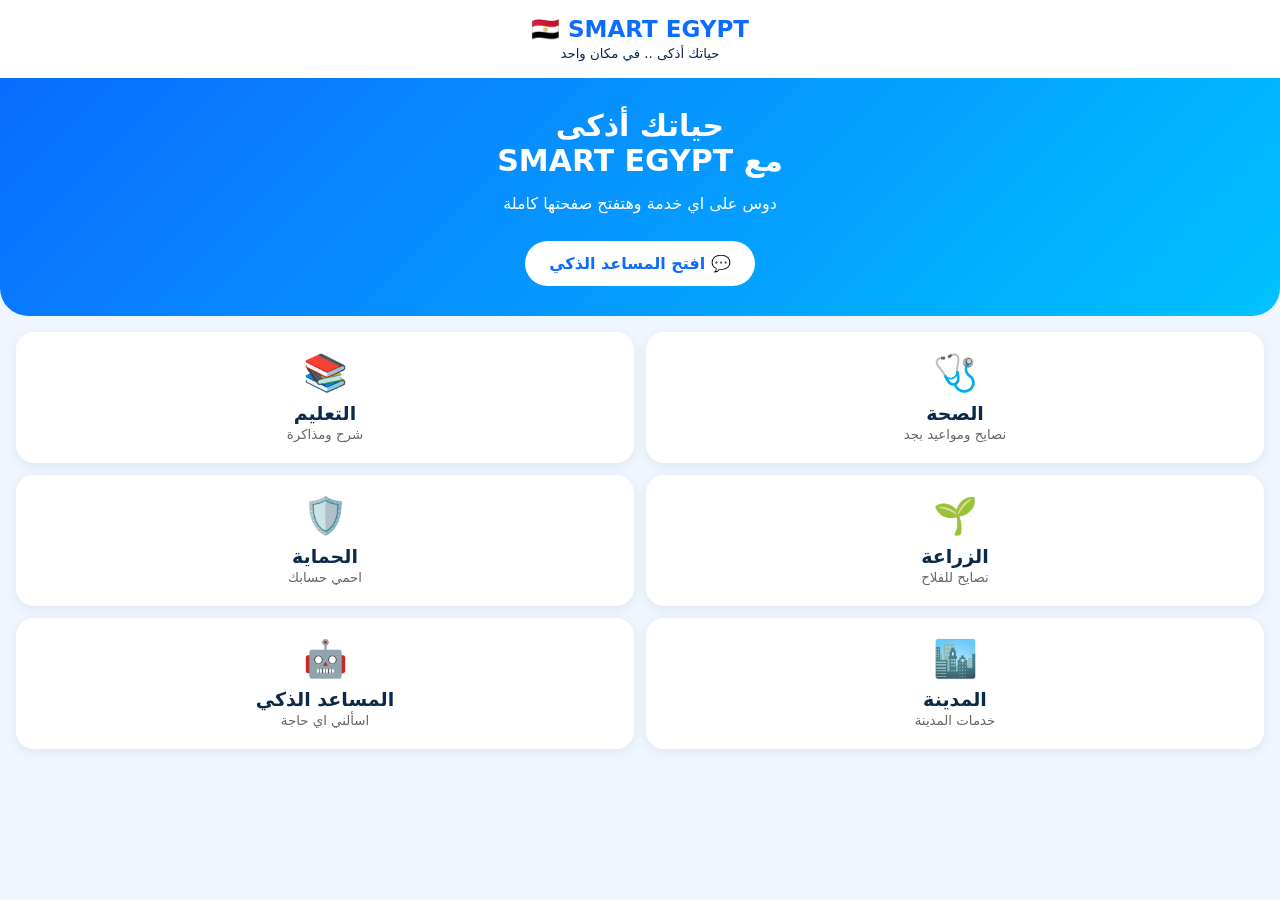
==== commit 20f28241: "Update index.html" ====
--- a/index.html
+++ b/index.html
@@ -1,95 +1,25 @@
 <!DOCTYPE html>
 <html lang="ar" dir="rtl">
-<head>
-<meta charset="UTF-8">
-<meta name="viewport" content="width=device-width, initial-scale=1">
-<title>SMART EGYPT | حياتك أذكى</title>
-<style>
-*{box-sizing:border-box;font-family:system-ui}
-body{margin:0;background:#f0f6ff;color:#0b2a4a}
-header{background:#fff;padding:16px;text-align:center;box-shadow:0 2px 10px #0001;position:sticky;top:0}
-header b{font-size:22px;color:#0b6cff}
-.hero{background:linear-gradient(135deg,#0b6cff,#00c2ff);color:#fff;padding:28px 18px;text-align:center;border-radius:0 0 28px 28px}
-.hero h1{margin:0;font-size:30px;line-height:1.3}
-.hero p{opacity:.95}
-.btn{background:#fff;color:#0b6cff;border:0;padding:12px 22px;border-radius:30px;font-weight:800;font-size:17px;margin-top:10px}
+<head><meta charset="UTF-8"><meta name="viewport" content="width=device-width,initial-scale=1">
+<title>SMART EGYPT</title>
+<style>*{box-sizing:border-box;font-family:system-ui}body{margin:0;background:#f0f6ff;color:#0b2a4a;text-align:center}
+header{background:#fff;padding:16px;box-shadow:0 2px 10px #0001}header b{font-size:23px;color:#0b6cff}
+.hero{background:linear-gradient(135deg,#0b6cff,#00c2ff);color:#fff;padding:30px 16px;border-radius:0 0 28px 28px}
+.hero h1{margin:0;font-size:30px}.btn{display:inline-block;background:#fff;color:#0b6cff;padding:13px 24px;border-radius:30px;font-weight:800;text-decoration:none;margin-top:12px}
 .grid{display:grid;grid-template-columns:1fr 1fr;gap:12px;padding:16px}
-.card{background:#fff;padding:18px 10px;border-radius:18px;text-align:center;box-shadow:0 3px 12px #0001}
-.card span{font-size:34px}
-.card b{display:block;margin-top:8px;font-size:18px}
-.card small{color:#666}
-.chatbox{background:#fff;margin:0 16px 16px;border-radius:20px;overflow:hidden;box-shadow:0 3px 12px #0001}
-.chat-head{background:#0b6cff;color:#fff;padding:14px;text-align:center;font-weight:800}
-#chat{height:280px;overflow:auto;padding:12px;display:flex;flex-direction:column;gap:8px;background:#f8fbff}
-.msg{max-width:85%;padding:10px 12px;border-radius:14px;line-height:1.6;font-size:15px}
-.me{background:#0b6cff;color:#fff;align-self:flex-start;border-bottom-left-radius:2px}
-.ai{background:#fff;border:1px solid #e5e5e5;align-self:flex-end;border-bottom-right-radius:2px}
-.row{display:flex;gap:8px;padding:10px}
-input{flex:1;padding:12px;border-radius:30px;border:1px solid #ddd;outline:none}
-.send{background:#0b6cff;color:#fff;border:0;padding:0 18px;border-radius:30px;font-weight:800}
-.quick{display:flex;gap:6px;flex-wrap:wrap;padding:0 10px 10px}
-.quick button{background:#eef4ff;border:1px solid #cfe0ff;padding:7px 10px;border-radius:20px}
-footer{text-align:center;padding:16px;color:#777;font-size:13px}
-</style>
-</head>
+.card{display:block;background:#fff;padding:20px 10px;border-radius:18px;text-decoration:none;color:#0b2a4a;box-shadow:0 3px 12px #0001}
+.card span{font-size:36px}.card b{display:block;margin-top:8px;font-size:19px}.card small{color:#666}
+</style></head>
 <body>
 <header><b>🇪🇬 SMART EGYPT</b><br><small>حياتك أذكى .. في مكان واحد</small></header>
-<div class="hero">
-<h1>حياتك أذكى<br>مع SMART EGYPT</h1>
-<p>اسأل المساعد، واعرف كل الخدمات بسهولة</p>
-<button class="btn" onclick="document.getElementById('chatSec').scrollIntoView({behavior:'smooth'})">💬 كلم المساعد الذكي</button>
+<div class="hero"><h1>حياتك أذكى<br>مع SMART EGYPT</h1><p>دوس على اي خدمة وهتفتح صفحتها كاملة</p>
+<a class="btn" href="ai.html">💬 افتح المساعد الذكي</a></div>
+<div class="grid">
+<a class="card" href="health.html"><span>🩺</span><b>الصحة</b><small>نصايح ومواعيد بجد</small></a>
+<a class="card" href="education.html"><span>📚</span><b>التعليم</b><small>شرح ومذاكرة</small></a>
+<a class="card" href="agriculture.html"><span>🌱</span><b>الزراعة</b><small>نصايح للفلاح</small></a>
+<a class="card" href="protection.html"><span>🛡️</span><b>الحماية</b><small>احمي حسابك</small></a>
+<a class="card" href="city.html"><span>🏙️</span><b>المدينة</b><small>خدمات المدينة</small></a>
+<a class="card" href="ai.html"><span>🤖</span><b>المساعد الذكي</b><small>اسألني اي حاجة</small></a>
 </div>
-
-<div class="grid">
-<div class="card" onclick="ask('عايز اعرف عن الصحة')"><span>🩺</span><b>الصحة</b><small>نصايح ومواعيد</small></div>
-<div class="card" onclick="ask('عايز اعرف عن التعليم')"><span>📚</span><b>التعليم</b><small>شرح ومذاكرة</small></div>
-<div class="card" onclick="ask('عايز اعرف عن الزراعة')"><span>🌱</span><b>الزراعة</b><small>نصايح للفلاح</small></div>
-<div class="card" onclick="ask('ازاي احمي نفسي من النصب؟')"><span>🛡️</span><b>الحماية</b><small>أمانك وحسابك</small></div>
-<div class="card" onclick="ask('عايز اعرف عن المدينة الذكية')"><span>🏙️</span><b>المدينة</b><small>خدمات المدينة</small></div>
-<div class="card" onclick="ask('انت مين؟')"><span>🤖</span><b>مين انت؟</b><small>تعرف على المساعد</small></div>
-</div>
-
-<div class="chatbox" id="chatSec">
-<div class="chat-head">المساعد الذكي - متصل الآن 🟢</div>
-<div id="chat"></div>
-<div class="quick">
-<button onclick="ask('عايز نصيحة للصحة')">صحة</button>
-<button onclick="ask('ساعدني في المذاكرة')">مذاكرة</button>
-<button onclick="ask('ازاي اكسب فلوس؟')">شغل</button>
-<button onclick="ask('قولي نكتة')">نكتة</button>
-</div>
-<div class="row">
-<input id="q" placeholder="اكتب سؤالك هنا...">
-<button class="send" onclick="send()">ابعت</button>
-</div>
-</div>
-<footer>SMART EGYPT - LIFE GUARD<br>© 2026 جميع الحقوق محفوظة</footer>
-
-<script>
-const chat=document.getElementById('chat');
-function add(t,cls){let d=document.createElement('div');d.className='msg '+cls;d.innerText=t;chat.appendChild(d);chat.scrollTop=chat.scrollHeight}
-function reply(q){
-q=q.toLowerCase();
-if(q.includes('مين')||q.includes('اسمك')) return 'انا مساعدك الذكي من SMART EGYPT 😊 انا هنا عشان اساعدك في اي حاجة، صحة، تعليم، شغل، زراعة، اي حاجة اسألني وانا معاك.';
-if(q.includes('صح')) return 'بص يا صاحبي، عشان صحتك تبقى تمام: اشرب مياه كتير، نام 7 ساعات، قلل سكر وملح، وامشي نص ساعة كل يوم. لو حاسس بتعب جامد روح للدكتور على طول، متستناش.';
-if(q.includes('تعليم')||q.includes('مذاكرة')||q.includes('دراس')) return 'عايز تتفوق؟ ذاكر 25 دقيقة وريح 5 دقايق، واكتب اللي فهمته بإيدك. قولي انت في سنة كام وبتذاكر ايه، وانا اعملك جدول مذاكرة سهل.';
-if(q.includes('زراع')||q.includes('فلاح')||q.includes('ارض')) return 'نصيحة للزراعة: اسقي الزرع الصبح بدري او بالليل، متسقيش في الضهر. وسمد التربة كويس. قولي بتزرع ايه؟ قمح ولا خضار؟ وانا اقولك تعمل ايه بالظبط.';
-if(q.includes('نصب')||q.includes('حماي')||q.includes('حساب')||q.includes('امان')) return 'خلي بالك: اوعى تبعت كود لاي حد، ولا تدوس على لينك غريب. لو حد كلمك وقال انا من البنك، اقفل واتصل بالبنك بنفسك. واعمل باسورد قوي ومختلف لكل حساب.';
-if(q.includes('مدين')||q.includes('خدم')) return 'المدينة الذكية يعني كل الخدمات من موبايلك: فواتير، شكاوي، مواعيد، من غير طوابير. قولي انت منين في مصر؟ وانا اقولك اقرب خدمة ليك.';
-if(q.includes('شغل')||q.includes('فلوس')||q.includes('اكسب')) return 'عايز تكسب؟ اتعلم مهارة مطلوبة زي التصميم، او بيع اونلاين، او شغل من البيت. قولي بتعرف تعمل ايه؟ وانا اقترح عليك شغل مناسب ليك.';
-if(q.includes('نكت')) return 'واحد راح للدكتور قاله يا دكتور كل ما اشرب قهوة بتوجعني عيني، قاله شيل المعلقة من الكوباية 😂 عايز تاني؟';
-if(q.includes('سلام')||q.includes('ازيك')||q.includes('اهلا')) return 'اهلا بيك يا بطل! ❤️ عامل ايه؟ انا مبسوط انك هنا. اسألني عن اي حاجة وانا هساعدك.';
-if(q.includes('شكر')) return 'العفو يا صاحبي، ده واجبي 😍 لو احتجت اي حاجة تانية انا موجود. جرب تسألني عن الصحة او المذاكرة.';
-return 'فهمتك يا صاحبي، ودي حاجة مهمة. ممكن توضحلي اكتر؟ مثلا عايز تعرف عن الصحة، التعليم، الزراعة، ولا الشغل؟ وانا هجاوبك بالتفصيل وبطريقة سهلة.';
-}
-function send(){
-let i=document.getElementById('q');if(!i.value.trim())return;
-add(i.value,'me');let q=i.value;i.value='';
-setTimeout(()=>add(reply(q),'ai'),500);
-}
-function ask(t){document.getElementById('q').value=t;send()}
-document.getElementById('q').addEventListener('keydown',e=>{if(e.key==='Enter')send()});
-add('اهلا بيك في SMART EGYPT! 🇪🇬 انا مساعدك الذكي، بتكلم مصري زيك بالظبط. اسألني عن اي حاجة، صحة، تعليم، زراعة، شغل، وانا هرد عليك على طول.','ai');
-</script>
-</body>
-</html>+</body></html>
